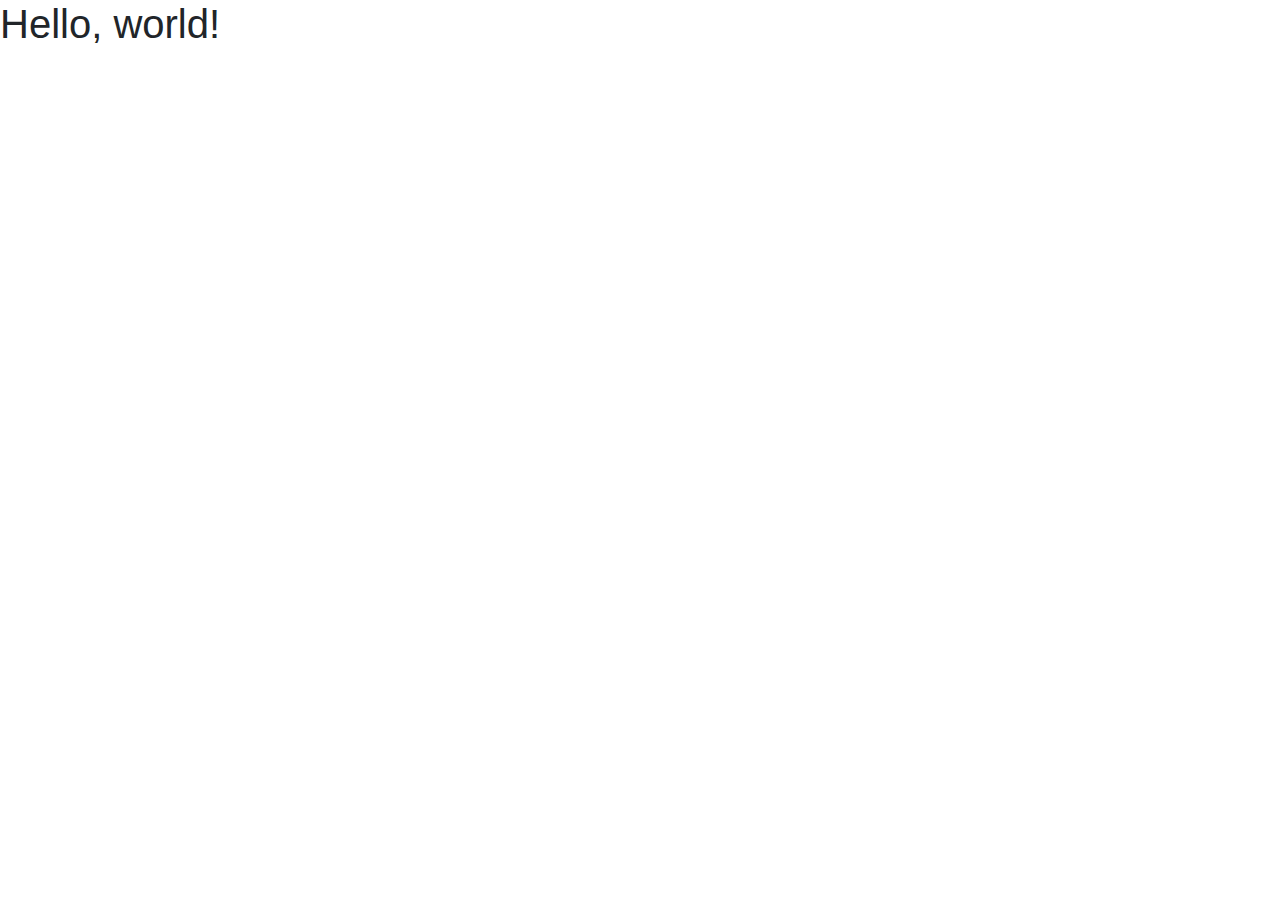
==== index.html @ 13eaea63 "first commit" ====
<!doctype html>
<html lang="en">
  <head>
    <!-- Required meta tags -->
    <meta charset="utf-8">
    <meta name="viewport" content="width=device-width, initial-scale=1, shrink-to-fit=no">

    <!-- Bootstrap CSS -->
    <link rel="stylesheet" href="https://stackpath.bootstrapcdn.com/bootstrap/4.3.1/css/bootstrap.min.css" integrity="sha384-ggOyR0iXCbMQv3Xipma34MD+dH/1fQ784/j6cY/iJTQUOhcWr7x9JvoRxT2MZw1T" crossorigin="anonymous">
    <link rel="stylesheet" href="./css/style.css">
    <title>Greek Trivia Game</title>
  </head>
  <body>
    <h1>Hello, world!</h1>

    <!-- Optional JavaScript -->
    <!-- jQuery first, then Popper.js, then Bootstrap JS -->
    <script src="https://code.jquery.com/jquery-3.3.1.slim.min.js" integrity="sha384-q8i/X+965DzO0rT7abK41JStQIAqVgRVzpbzo5smXKp4YfRvH+8abtTE1Pi6jizo" crossorigin="anonymous"></script>
    <script src="https://cdnjs.cloudflare.com/ajax/libs/popper.js/1.14.7/umd/popper.min.js" integrity="sha384-UO2eT0CpHqdSJQ6hJty5KVphtPhzWj9WO1clHTMGa3JDZwrnQq4sF86dIHNDz0W1" crossorigin="anonymous"></script>
    <script src="https://stackpath.bootstrapcdn.com/bootstrap/4.3.1/js/bootstrap.min.js" integrity="sha384-JjSmVgyd0p3pXB1rRibZUAYoIIy6OrQ6VrjIEaFf/nJGzIxFDsf4x0xIM+B07jRM" crossorigin="anonymous"></script>
    <script src = "./js/script.js"></script>
  </body>
</html>
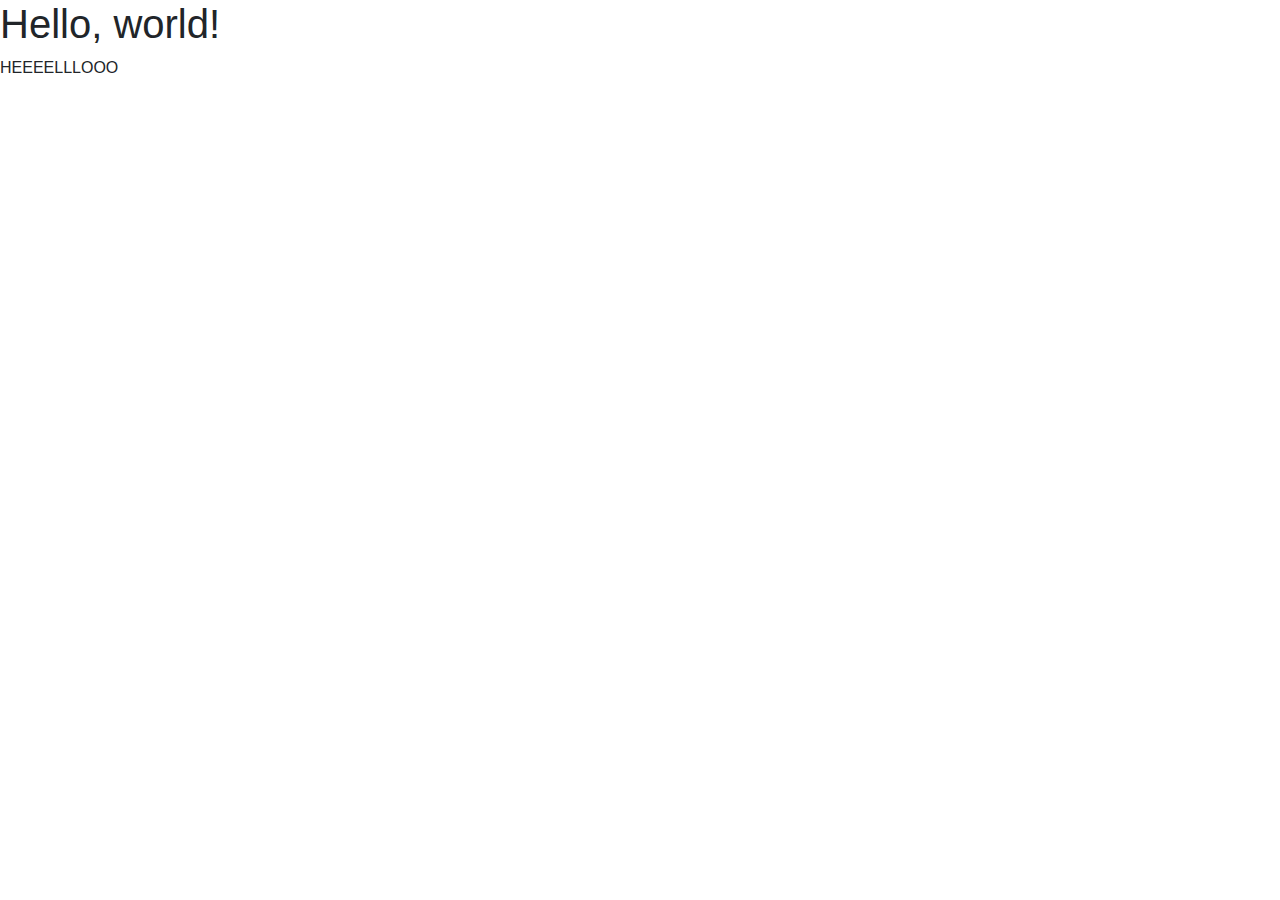
==== commit a8f96450: "test" ====
--- a/index.html
+++ b/index.html
@@ -12,6 +12,7 @@
   </head>
   <body>
     <h1>Hello, world!</h1>
+    <p>HEEEELLLOOO</p>
 
     <!-- Optional JavaScript -->
     <!-- jQuery first, then Popper.js, then Bootstrap JS -->
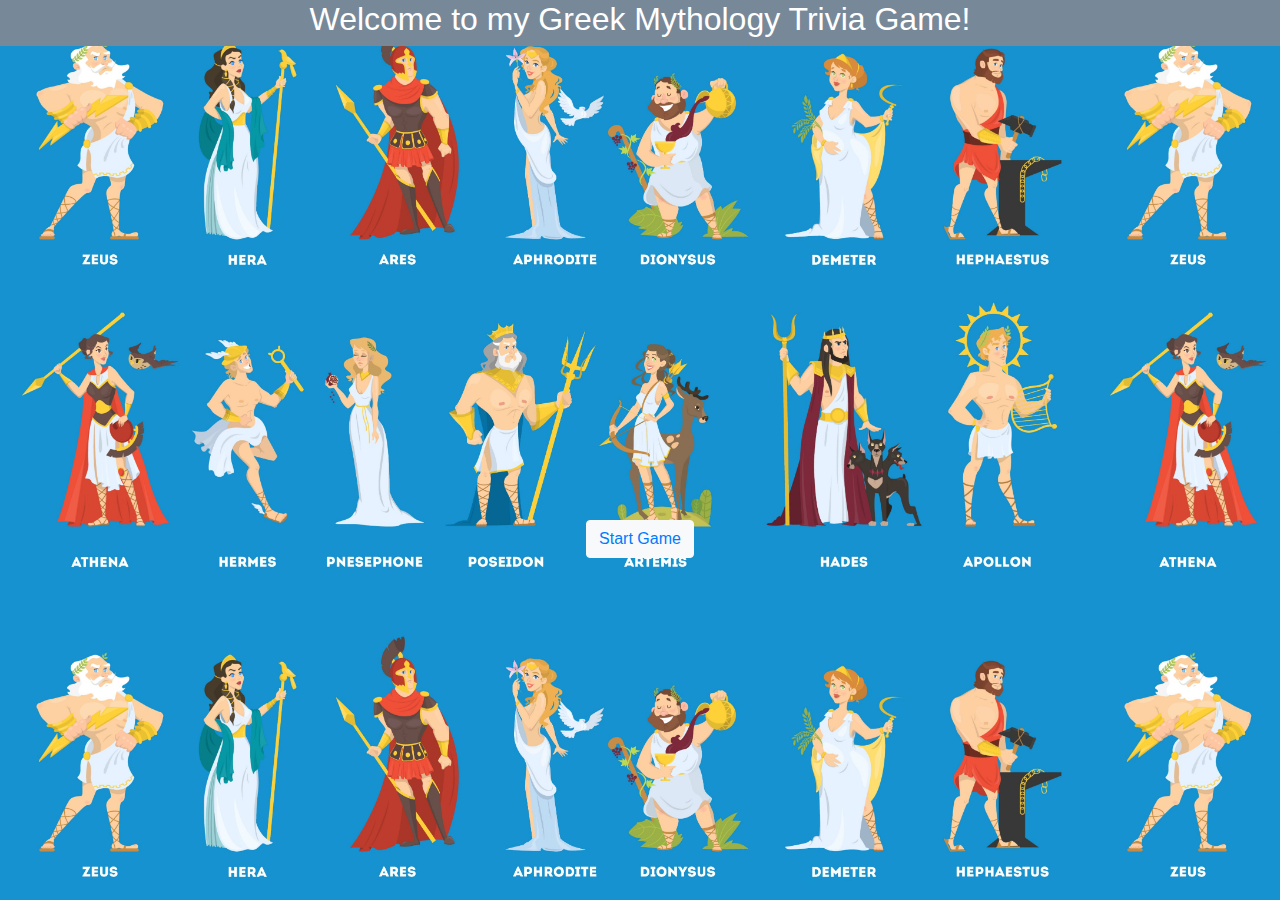
==== commit 43c027e9: "htmlSites" ====
--- a/index.html
+++ b/index.html
@@ -10,10 +10,19 @@
     <link rel="stylesheet" href="./css/style.css">
     <title>Greek Trivia Game</title>
   </head>
-  <body>
-    <h1>Hello, world!</h1>
-    <p>HEEEELLLOOO</p>
-
+  <body class="hero-image">
+        <div class="container-fluid">
+            <div class="row bgLGrey">
+                <div class="col-12 d-flex justify-content-center">
+                    <h2 class = "white">Welcome to my Greek Mythology Trivia Game!</h2>
+                </div>
+            </div>
+        </div>
+        <br>
+        <div class="container center">
+            <button id= "titleBtn" type="button" class="btn center btn-light"><a href = "./mainPage.html">Start Game</a></button>
+        </div>
+        
     <!-- Optional JavaScript -->
     <!-- jQuery first, then Popper.js, then Bootstrap JS -->
     <script src="https://code.jquery.com/jquery-3.3.1.slim.min.js" integrity="sha384-q8i/X+965DzO0rT7abK41JStQIAqVgRVzpbzo5smXKp4YfRvH+8abtTE1Pi6jizo" crossorigin="anonymous"></script>
--- a/css/style.css
+++ b/css/style.css
@@ -0,0 +1,43 @@
+.hero-image{
+    background-image: url('../assets/greekGods.jpg');
+    background-size: 85%;
+}
+.bgLGrey{
+    background-color: lightslategray;
+}
+.white{
+    color:white;
+}
+#titleBtn{
+    margin-top: 50vh;
+}
+.center{
+    display: flex;
+    justify-content: center;
+
+}
+.column{
+    display: flex;
+    flex-direction: column;
+}
+.space{
+    display: flex;
+    justify-content: space-evenly;
+}
+.full-height{
+    height: 90vh;
+}
+.bgBlue{
+    background-color: #6557C6;
+}
+.hero-image2{
+    background-image: url('../assets/greekGodWorld.jpg');
+    background-size: cover;
+}
+.card{
+    height: 50vh;
+}
+.spacey{
+    display: flex;
+    align-content: flex-end;
+}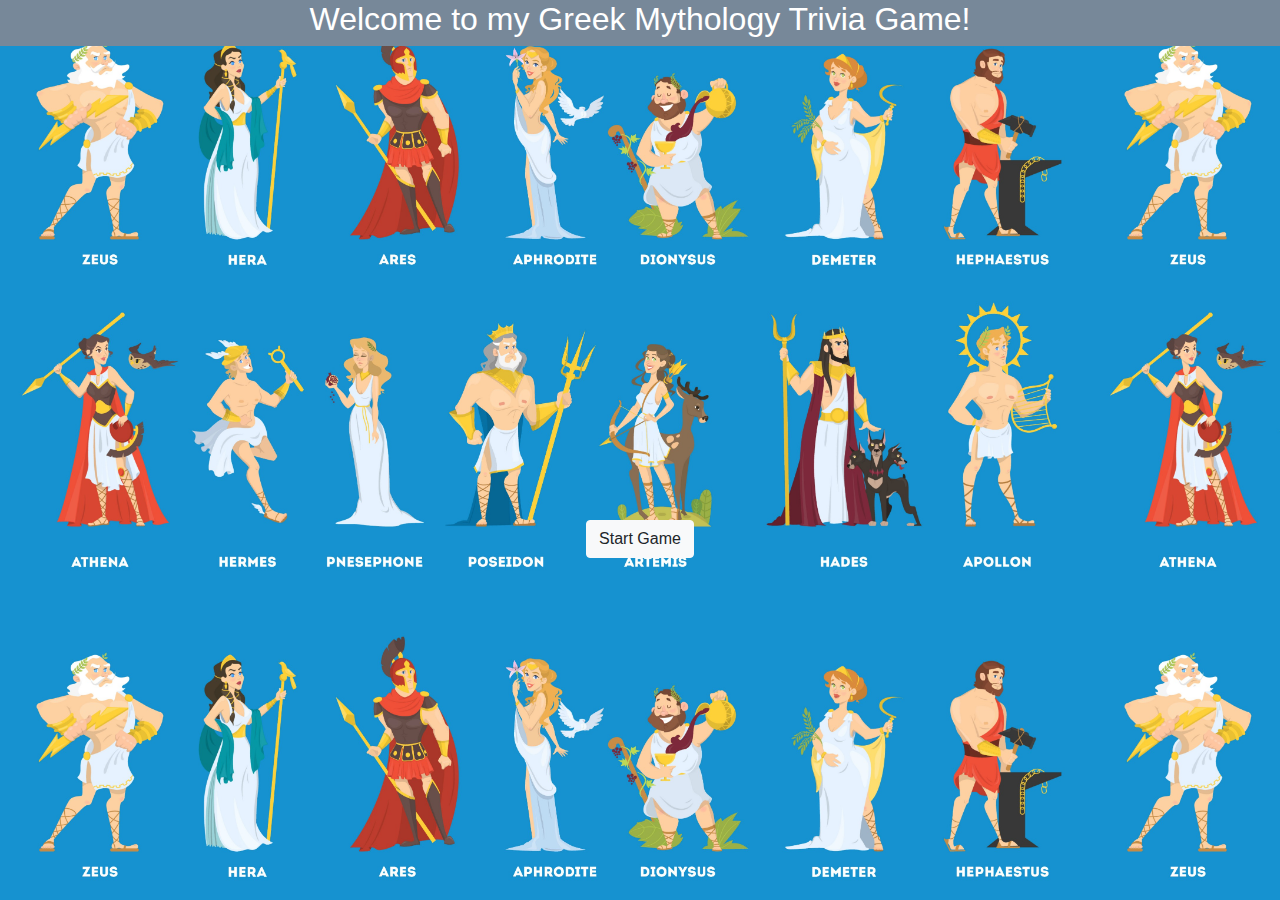
==== commit 43f6b1be: "pages" ====
--- a/index.html
+++ b/index.html
@@ -20,7 +20,7 @@
         </div>
         <br>
         <div class="container center">
-            <button id= "titleBtn" type="button" class="btn center btn-light"><a href = "./mainPage.html">Start Game</a></button>
+            <button id= "titleBtn" type="button" class="btn center btn-light">Start Game</button>
         </div>
         
     <!-- Optional JavaScript -->
